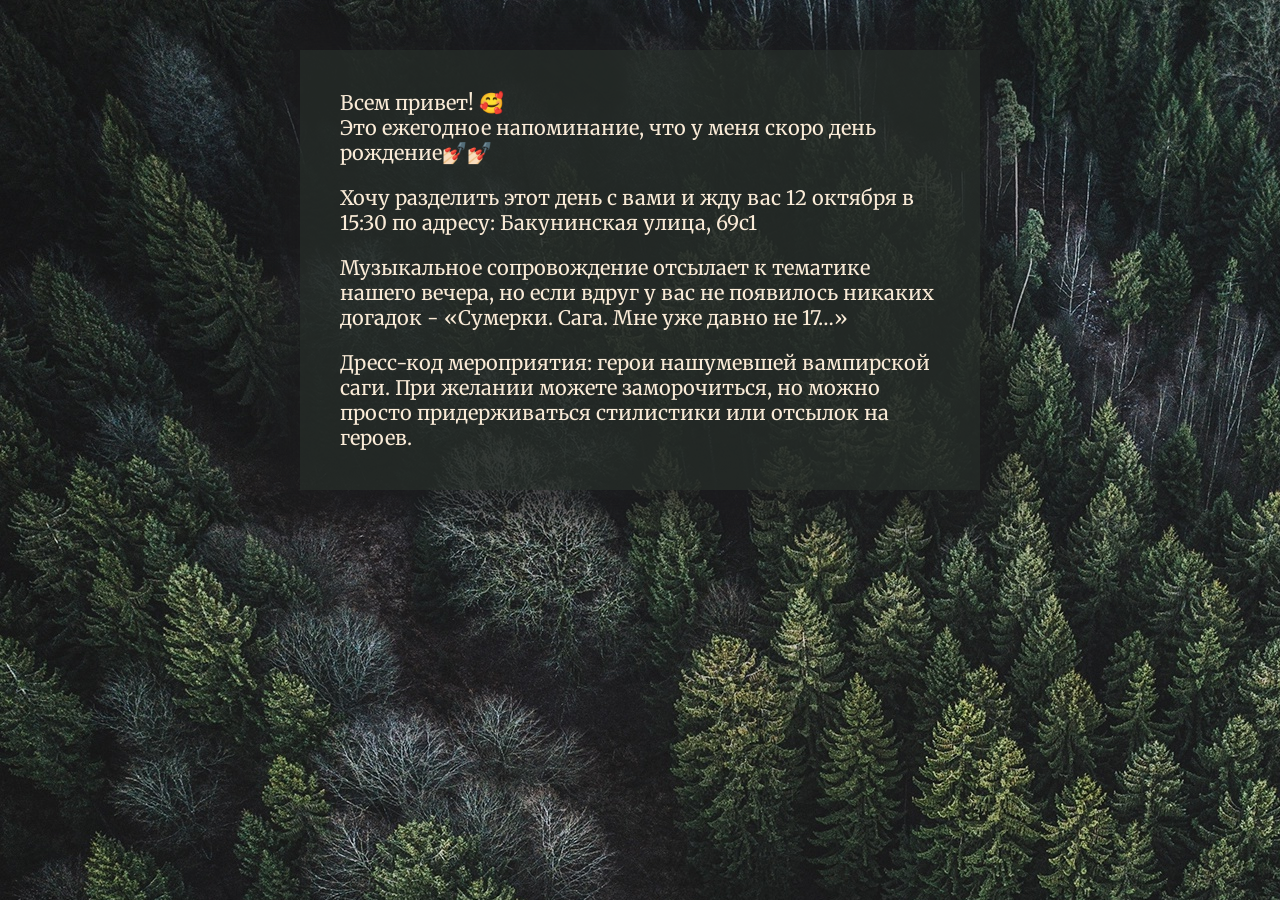
==== index.html @ a0e34bdd "fix audio" ====
<!DOCTYPE html>
<html lang="en">
<head>
  <meta charset="UTF-8">
  <meta name="viewport" content="width=device-width, initial-scale=1.0">
  <link rel="stylesheet" href="style.css">
  <link rel="preconnect" href="https://fonts.googleapis.com">
  <link rel="preconnect" href="https://fonts.gstatic.com" crossorigin>
  <link href="https://fonts.googleapis.com/css2?family=Merriweather:ital,wght@0,300;0,400;0,700;0,900;1,300;1,400;1,700;1,900&display=swap" rel="stylesheet">
  <title>Happy Birthday</title>
</head>
<body>
  <div class="main-content">
    <p>
      Всем привет! 🥰
      <br>
      Это ежегодное напоминание, что у меня скоро день рождение💅🏻💅🏻
    </p>
  
    <p>Хочу разделить этот день с вами и жду вас 12 октября в 15:30 по адресу: Бакунинская улица, 69с1</p>
  
    <p>
      Музыкальное сопровождение отсылает к тематике нашего вечера, но если вдруг 
      у вас не появилось никаких догадок - «Сумерки. Сага. Мне уже давно не 17…»
    </p>
  
    <p>
      Дресс-код мероприятия: герои нашумевшей вампирской саги. При желании можете заморочиться, 
      но можно просто придерживаться стилистики или отсылок на героев.
    </p>
  </div>

  <video src="/sound/sound.wav" loop autoplay>
</body>
</html>
---- style.css ----
html {
  width: 100%;
}

body {
  height: 100%;
  width: 100%;
  margin: 0;
  padding: 0;
  background-image: url('/images/background.jpg');
  background-repeat: no-repeat;
  background-size: auto;
}

p {
  font-family: "Merriweather", serif;
  font-weight: 400;
  font-style: normal;
  font-size: 20px;
  margin: 0;
  color: antiquewhite;
}

.main-content {
  margin: 50px auto;
  padding: 40px;
  background-color: rgba(36, 42, 38, .9);
  box-shadow: 0 0 40px 30px rgba(27, 27, 29, .8);

  display: flex;
  flex-direction: column;
  gap: 20px;
  max-width: 600px;
}
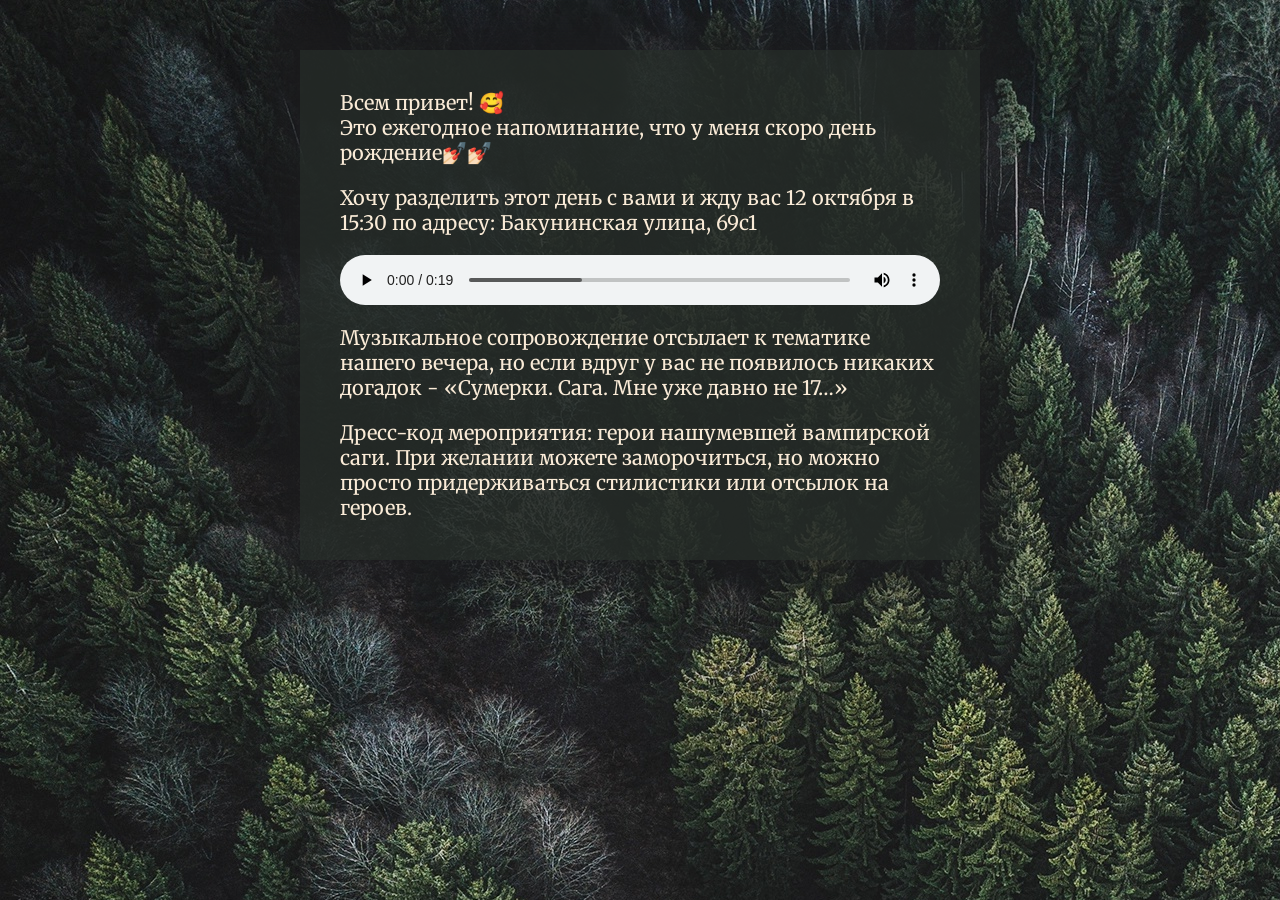
==== commit 5034b12e: "fix audio" ====
--- a/index.html
+++ b/index.html
@@ -19,6 +19,8 @@
   
     <p>Хочу разделить этот день с вами и жду вас 12 октября в 15:30 по адресу: Бакунинская улица, 69с1</p>
   
+    <video src="/sound/sound.wav" loop autoplay controls height="50px"></video>
+
     <p>
       Музыкальное сопровождение отсылает к тематике нашего вечера, но если вдруг 
       у вас не появилось никаких догадок - «Сумерки. Сага. Мне уже давно не 17…»
@@ -29,7 +31,5 @@
       но можно просто придерживаться стилистики или отсылок на героев.
     </p>
   </div>
-
-  <video src="/sound/sound.wav" loop autoplay>
 </body>
 </html>
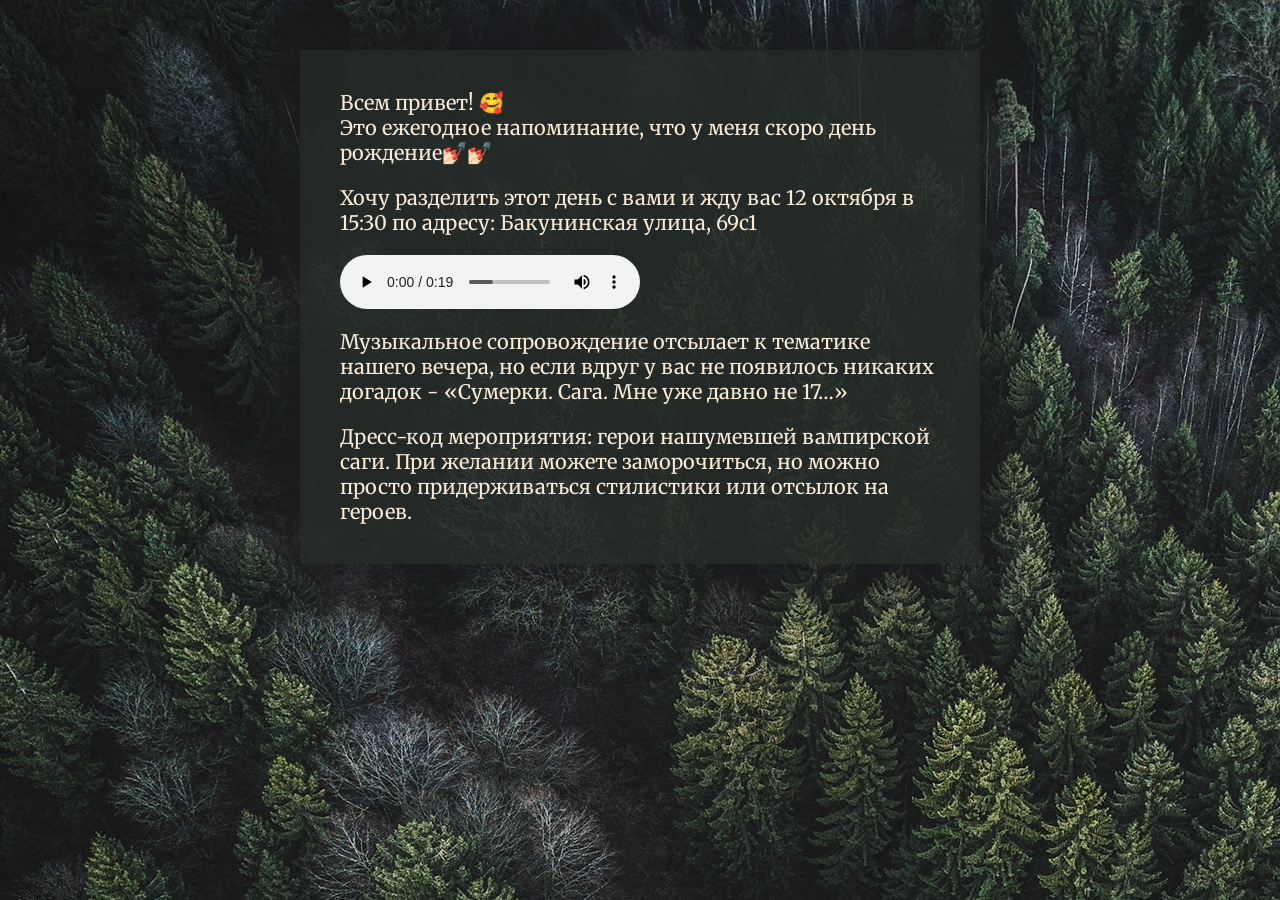
==== commit 7f078da0: "fix audio" ====
--- a/index.html
+++ b/index.html
@@ -19,7 +19,7 @@
   
     <p>Хочу разделить этот день с вами и жду вас 12 октября в 15:30 по адресу: Бакунинская улица, 69с1</p>
   
-    <video src="/sound/sound.wav" loop autoplay controls height="50px"></video>
+    <audio src="/sound/sound.wav" loop autoplay controls height="50px"></audio>
 
     <p>
       Музыкальное сопровождение отсылает к тематике нашего вечера, но если вдруг 
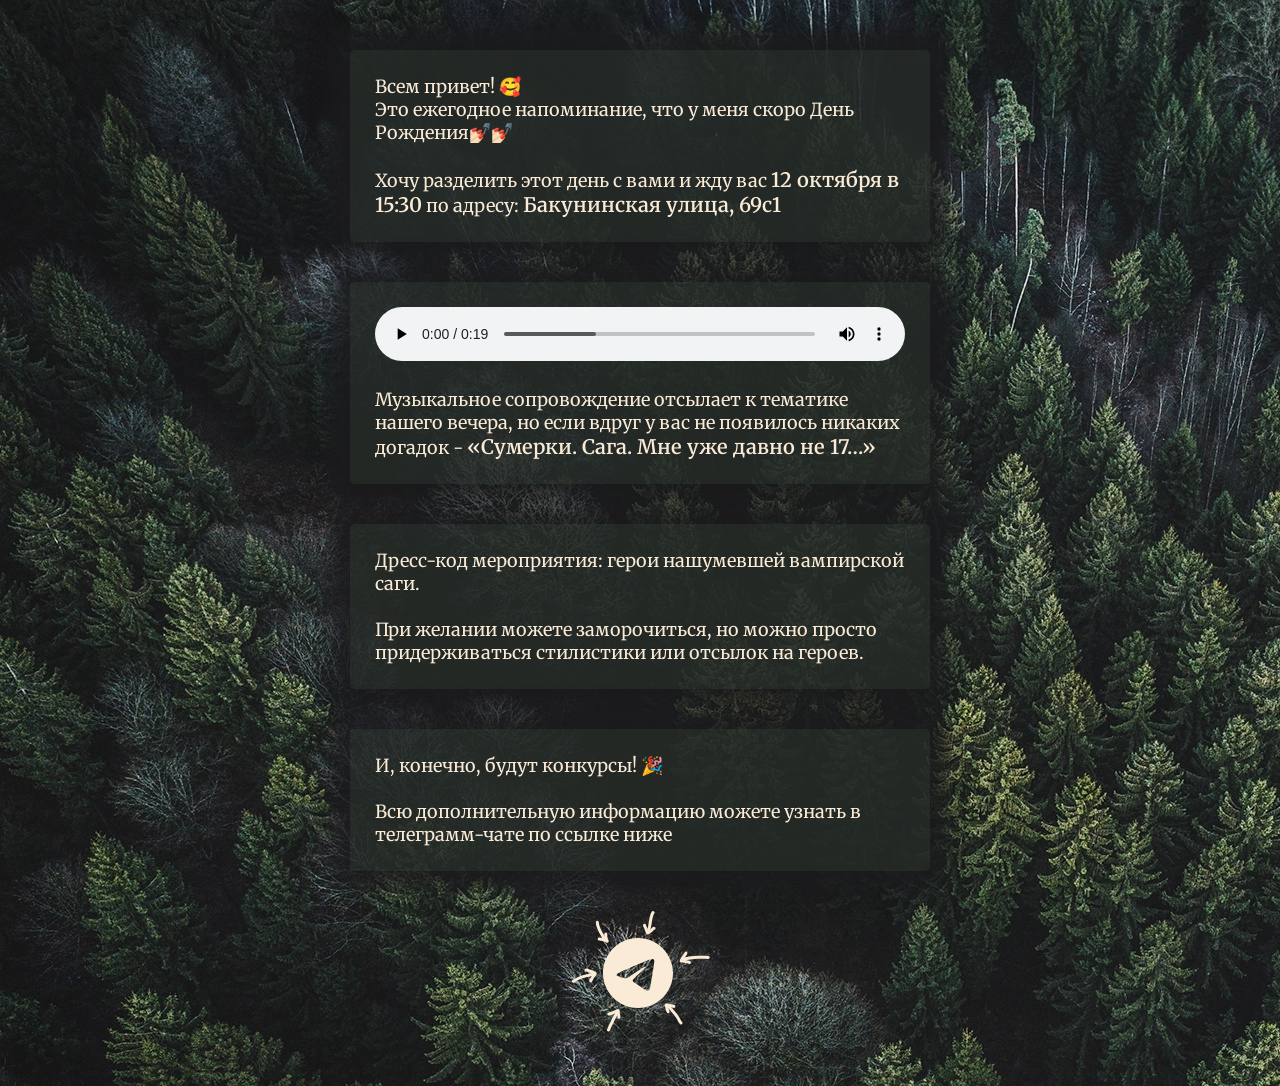
==== commit 8fc83e9a: "pre done" ====
--- a/index.html
+++ b/index.html
@@ -11,25 +11,56 @@
 </head>
 <body>
   <div class="main-content">
-    <p>
-      Всем привет! 🥰
-      <br>
-      Это ежегодное напоминание, что у меня скоро день рождение💅🏻💅🏻
-    </p>
-  
-    <p>Хочу разделить этот день с вами и жду вас 12 октября в 15:30 по адресу: Бакунинская улица, 69с1</p>
-  
-    <audio src="/sound/sound.wav" loop autoplay controls height="50px"></audio>
+    <div class="text-blocks">
+      <div class="text-block">
+        <p>
+          Всем привет! 🥰
+          <br>
+          Это ежегодное напоминание, что у меня скоро День Рождения💅🏻💅🏻
+          <br>
+          <br>
+          Хочу разделить этот день с вами и жду вас 
+          <span class="important">12 октября в 15:30</span> 
+          по адресу:
+          <span class="important">Бакунинская улица, 69с1</span> 
+        </p>
+      </div>
 
-    <p>
-      Музыкальное сопровождение отсылает к тематике нашего вечера, но если вдруг 
-      у вас не появилось никаких догадок - «Сумерки. Сага. Мне уже давно не 17…»
-    </p>
-  
-    <p>
-      Дресс-код мероприятия: герои нашумевшей вампирской саги. При желании можете заморочиться, 
-      но можно просто придерживаться стилистики или отсылок на героев.
-    </p>
+      <div class="text-block">
+        <audio src="/sound/sound.wav" loop controls></audio>
+
+        <p>
+          <br>
+          Музыкальное сопровождение отсылает к тематике нашего вечера, но если вдруг 
+          у вас не появилось никаких догадок - <span class="important">«Сумерки. Сага. Мне уже давно не 17…»</span>
+        </p>
+      </div>
+
+      <div class="text-block">
+        <p>
+          Дресс-код мероприятия: герои нашумевшей вампирской саги. 
+          <br>
+          <br>
+          При желании можете заморочиться, 
+          но можно просто придерживаться стилистики или отсылок на героев.
+        </p>
+      </div>
+
+      <div class="text-block">
+        <div>
+          <p>
+            И, конечно, будут конкурсы! 🎉
+            <br>
+            <br>
+            Всю дополнительную информацию можете узнать в телеграмм-чате по ссылке ниже
+          </p>
+        </div>
+      </div>
+
+      <div class="telega">
+        <a href="https://t.me/+ieBWED-Mbx84OWMy"><img src="/images/telega.svg" alt="Тут ссылка"></a>
+      </div>
+    </div>
   </div>
 </body>
 </html>
--- a/style.css
+++ b/style.css
@@ -16,19 +16,39 @@
   font-family: "Merriweather", serif;
   font-weight: 400;
   font-style: normal;
-  font-size: 20px;
+  font-size: 18px;
   margin: 0;
   color: antiquewhite;
 }
 
+audio {
+  width: 100%;
+}
+
 .main-content {
   margin: 50px auto;
-  padding: 40px;
-  background-color: rgba(36, 42, 38, .9);
-  box-shadow: 0 0 40px 30px rgba(27, 27, 29, .8);
+  max-width: 600px;
+}
 
+.text-blocks {
+  margin: 0 10px;
   display: flex;
   flex-direction: column;
-  gap: 20px;
-  max-width: 600px;
+  gap: 40px;
+}
+
+.text-block {
+  padding: 25px;
+  background-color: rgba(36, 42, 38, .9);
+  box-shadow: 0 0 20px 20px rgba(27, 27, 29, .9);
+  border-radius: 5px;
+}
+
+.important {
+  font-weight: 600;
+  font-size: 20px;
+}
+
+.telega {
+  margin: 0 auto;
 }
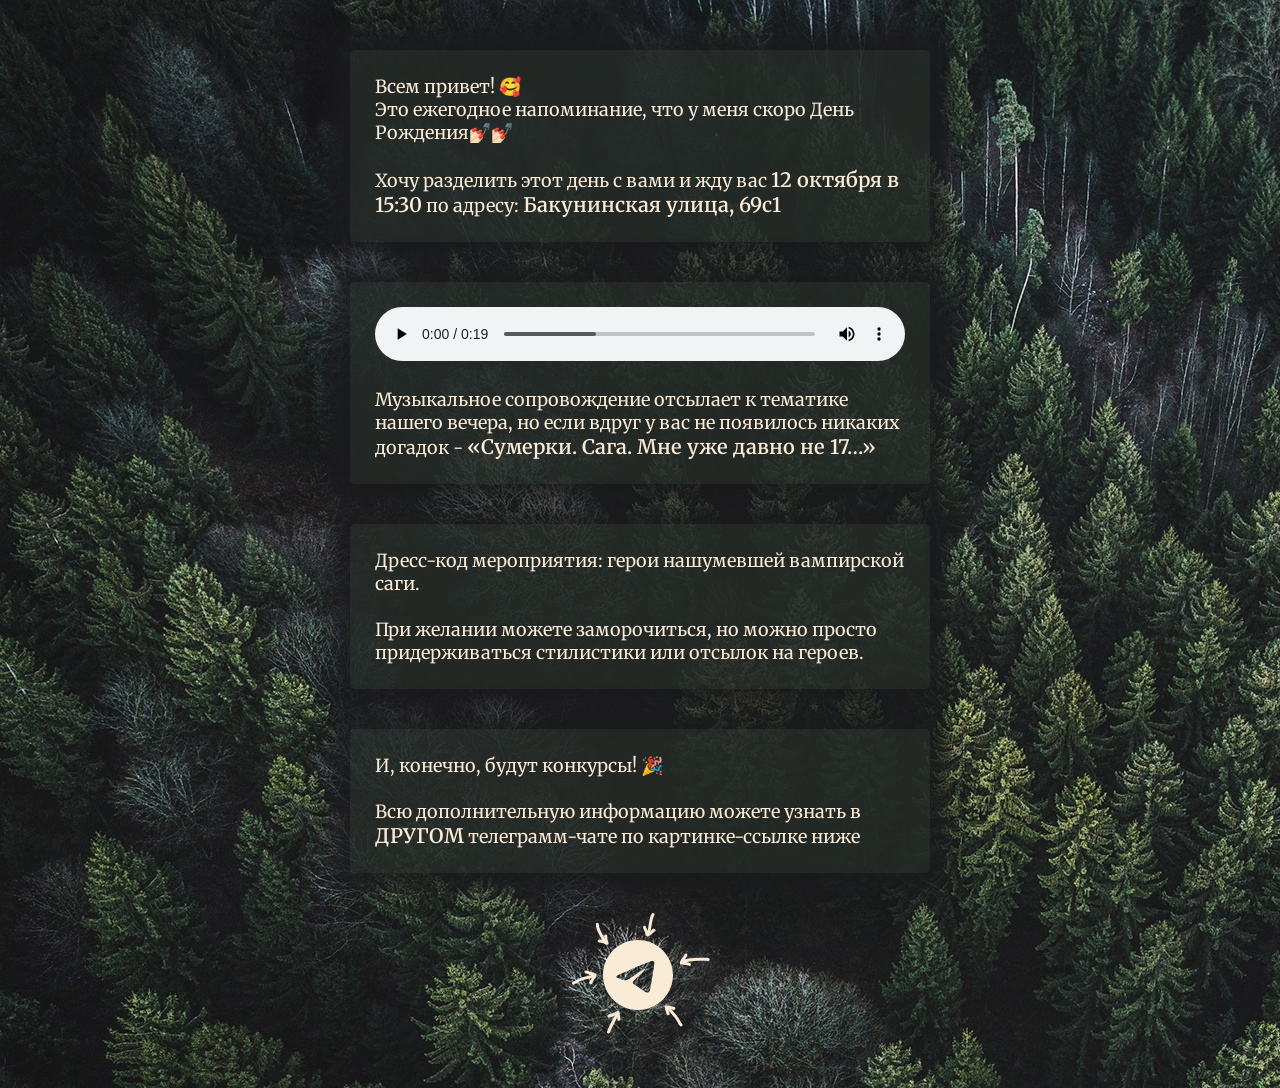
==== commit 5830296a: "fix link" ====
--- a/index.html
+++ b/index.html
@@ -52,7 +52,7 @@
             И, конечно, будут конкурсы! 🎉
             <br>
             <br>
-            Всю дополнительную информацию можете узнать в телеграмм-чате по ссылке ниже
+            Всю дополнительную информацию можете узнать в <span class="important">ДРУГОМ</span> телеграмм-чате по картинке-ссылке ниже
           </p>
         </div>
       </div>
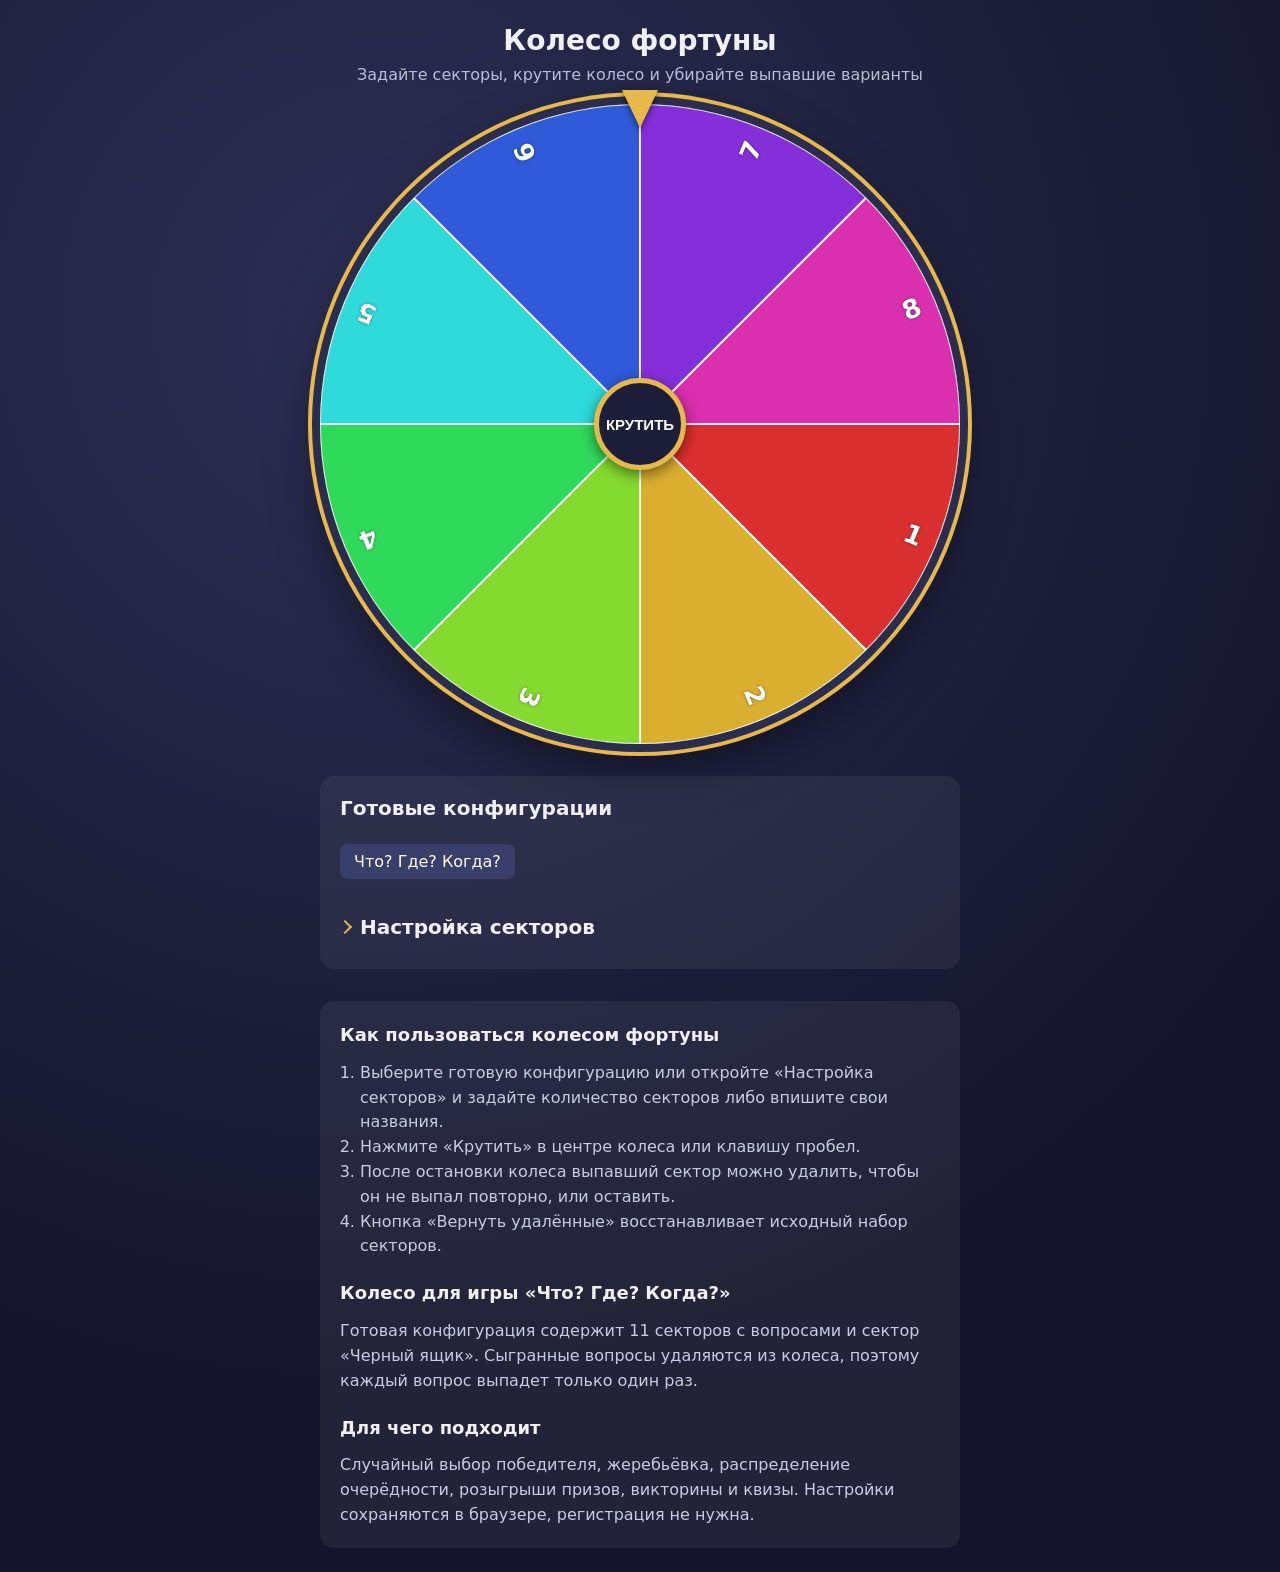
==== commit 63a2fd8c: "Колесо фортуны: первая версия Колесо с настраиваемыми секторами, удалением выпавших вариантов, конфи" ====
--- a/index.html
+++ b/index.html
@@ -1,66 +1,120 @@
 <!DOCTYPE html>
-<html lang="en">
+<html lang="ru">
 <head>
   <meta charset="UTF-8">
-  <meta name="viewport" content="width=device-width, initial-scale=1.0">
+  <meta name="viewport" content="width=device-width, initial-scale=1">
+
+  <!-- Основное SEO -->
+  <title>Колесо фортуны онлайн — крутить колесо с секторами бесплатно</title>
+  <meta name="description" content="Бесплатное онлайн колесо фортуны: задайте свои секторы, крутите колесо и удаляйте выпавшие варианты. Готовая конфигурация для игры «Что? Где? Когда?» с чёрным ящиком.">
+  <meta name="keywords" content="колесо фортуны, колесо фортуны онлайн, крутить колесо, рулетка онлайн, случайный выбор, жеребьёвка, что где когда, черный ящик">
+  <meta name="robots" content="index, follow">
+  <link rel="canonical" href="https://shok1r.github.io/">
+
+  <!-- Open Graph / соцсети -->
+  <meta property="og:type" content="website">
+  <meta property="og:locale" content="ru_RU">
+  <meta property="og:site_name" content="Колесо фортуны">
+  <meta property="og:title" content="Колесо фортуны онлайн — крутить колесо с секторами">
+  <meta property="og:description" content="Задайте свои секторы, крутите колесо и удаляйте выпавшие варианты. Есть режим «Что? Где? Когда?».">
+  <meta property="og:url" content="https://shok1r.github.io/">
+  <meta name="twitter:card" content="summary">
+  <meta name="twitter:title" content="Колесо фортуны онлайн">
+  <meta name="twitter:description" content="Задайте свои секторы, крутите колесо и удаляйте выпавшие варианты.">
+
+  <!-- Внешний вид -->
+  <meta name="theme-color" content="#14152a">
+  <link rel="icon" type="image/svg+xml" href="favicon.svg">
+
+  <!-- Структурированные данные -->
+  <script type="application/ld+json">
+  {
+    "@context": "https://schema.org",
+    "@type": "WebApplication",
+    "name": "Колесо фортуны онлайн",
+    "url": "https://shok1r.github.io/",
+    "description": "Онлайн колесо фортуны с настраиваемыми секторами, удалением выпавших вариантов и режимом «Что? Где? Когда?».",
+    "applicationCategory": "GameApplication",
+    "operatingSystem": "Any",
+    "inLanguage": "ru",
+    "isAccessibleForFree": true,
+    "offers": { "@type": "Offer", "price": "0", "priceCurrency": "RUB" }
+  }
+  </script>
+
   <link rel="stylesheet" href="style.css">
-  <link rel="preconnect" href="https://fonts.googleapis.com">
-  <link rel="preconnect" href="https://fonts.gstatic.com" crossorigin>
-  <link href="https://fonts.googleapis.com/css2?family=Merriweather:ital,wght@0,300;0,400;0,700;0,900;1,300;1,400;1,700;1,900&display=swap" rel="stylesheet">
-  <title>Happy Birthday</title>
 </head>
 <body>
-  <div class="main-content">
-    <div class="text-blocks">
-      <div class="text-block">
-        <p>
-          Всем привет! 🥰
-          <br>
-          Это ежегодное напоминание, что у меня скоро День Рождения💅🏻💅🏻
-          <br>
-          <br>
-          Хочу разделить этот день с вами и жду вас 
-          <span class="important">12 октября в 15:30</span> 
-          по адресу:
-          <span class="important">Бакунинская улица, 69с1</span> 
-        </p>
+  <main class="app">
+    <section class="wheel-area" aria-labelledby="title">
+      <h1 id="title">Колесо фортуны</h1>
+      <p class="subtitle">Задайте секторы, крутите колесо и убирайте выпавшие варианты</p>
+
+      <div class="wheel-wrap">
+        <div class="pointer" aria-hidden="true"></div>
+        <canvas id="wheel" role="img" aria-label="Колесо фортуны с секторами"></canvas>
+        <button id="spinBtn" class="spin-btn">Крутить</button>
       </div>
 
-      <div class="text-block">
-        <audio src="/sound/sound.wav" loop controls></audio>
+      <noscript>
+        <p class="noscript">Для работы колеса фортуны включите JavaScript в браузере.</p>
+      </noscript>
 
-        <p>
-          <br>
-          Музыкальное сопровождение отсылает к тематике нашего вечера, но если вдруг 
-          у вас не появилось никаких догадок - <span class="important">«Сумерки. Сага. Мне уже давно не 17…»</span>
-        </p>
+      <div id="result" class="result hidden" aria-live="polite">
+        <p>Выпало: <strong id="resultText"></strong></p>
+        <div class="result-actions">
+          <button id="removeBtn" class="btn danger">Удалить из колеса</button>
+          <button id="keepBtn" class="btn">Оставить</button>
+        </div>
+      </div>
+    </section>
+
+    <aside class="panel">
+      <h2>Готовые конфигурации</h2>
+      <div class="presets">
+        <button id="presetChgk" class="btn">Что? Где? Когда?</button>
       </div>
 
-      <div class="text-block">
-        <p>
-          Дресс-код мероприятия: герои нашумевшей вампирской саги. 
-          <br>
-          <br>
-          При желании можете заморочиться, 
-          но можно просто придерживаться стилистики или отсылок на героев.
-        </p>
-      </div>
+      <details class="settings section-gap">
+        <summary>Настройка секторов</summary>
 
-      <div class="text-block">
-        <div>
-          <p>
-            И, конечно, будут конкурсы! 🎉
-            <br>
-            <br>
-            Всю дополнительную информацию можете узнать в <span class="important">ДРУГОМ</span> телеграмм-чате по картинке-ссылке ниже
-          </p>
+        <div class="settings-body">
+          <label for="countInput">Количество секторов</label>
+          <div class="row">
+            <input type="number" id="countInput" min="1" max="100" value="8">
+            <button id="genBtn" class="btn">Создать</button>
+          </div>
+
+          <label for="namesInput">Или впишите названия (по одному в строке)</label>
+          <textarea id="namesInput" rows="7" placeholder="Приз 1&#10;Приз 2&#10;Приз 3"></textarea>
+          <button id="applyBtn" class="btn primary">Применить названия</button>
+
+          <div class="list-header">
+            <h3>В колесе: <span id="count">0</span></h3>
+            <button id="resetBtn" class="btn small">Вернуть удалённые</button>
+          </div>
+          <ul id="list" class="list"></ul>
         </div>
-      </div>
+      </details>
+    </aside>
 
-      <div class="telega">
-        <a href="https://t.me/+ieBWED-Mbx84OWMy"><img src="/images/telega.svg" alt="Тут ссылка"></a>
-      </div>
-    </div>
-  </div>
+    <section class="about panel">
+      <h2>Как пользоваться колесом фортуны</h2>
+      <ol>
+        <li>Выберите готовую конфигурацию или откройте «Настройка секторов» и задайте количество секторов либо впишите свои названия.</li>
+        <li>Нажмите «Крутить» в центре колеса или клавишу пробел.</li>
+        <li>После остановки колеса выпавший сектор можно удалить, чтобы он не выпал повторно, или оставить.</li>
+        <li>Кнопка «Вернуть удалённые» восстанавливает исходный набор секторов.</li>
+      </ol>
+
+      <h2>Колесо для игры «Что? Где? Когда?»</h2>
+      <p>Готовая конфигурация содержит 11 секторов с вопросами и сектор «Черный ящик». Сыгранные вопросы удаляются из колеса, поэтому каждый вопрос выпадет только один раз.</p>
+
+      <h2>Для чего подходит</h2>
+      <p>Случайный выбор победителя, жеребьёвка, распределение очерёдности, розыгрыши призов, викторины и квизы. Настройки сохраняются в браузере, регистрация не нужна.</p>
+    </section>
+  </main>
+
+  <script src="script.js"></script>
 </body>
-</html>+</html>
--- a/style.css
+++ b/style.css
@@ -1,54 +1,374 @@
-html {
+* {
+  box-sizing: border-box;
+}
+
+body {
+  margin: 0;
+  min-height: 100vh;
+  font-family: system-ui, -apple-system, "Segoe UI", Roboto, sans-serif;
+  color: #eef0f6;
+  background: radial-gradient(circle at 30% 20%, #2b2f55, #14152a 70%);
+}
+
+.app {
+  display: flex;
+  flex-direction: column;
+  gap: 32px;
+  align-items: center;
+  padding: 24px 16px;
+  max-width: 720px;
+  margin: 0 auto;
+}
+
+h1 {
+  margin: 0 0 20px;
+  text-align: center;
+  font-size: 28px;
+}
+
+h2 {
+  margin: 0 0 16px;
+  font-size: 20px;
+}
+
+h3 {
+  margin: 0;
+  font-size: 16px;
+}
+
+/* ---------- Колесо ---------- */
+
+.wheel-area {
+  display: flex;
+  flex-direction: column;
+  align-items: center;
+}
+
+.wheel-wrap {
+  position: relative;
+  width: min(640px, 92vw);
+  aspect-ratio: 1;
+}
+
+#wheel {
   width: 100%;
-}
-
-body {
   height: 100%;
+  display: block;
+  border-radius: 50%;
+  box-shadow: 0 0 0 8px #2a2d4d, 0 0 0 12px #e7b84a, 0 20px 50px rgba(0, 0, 0, 0.5);
+}
+
+.pointer {
+  position: absolute;
+  top: -14px;
+  left: 50%;
+  transform: translateX(-50%);
+  width: 0;
+  height: 0;
+  border-left: 18px solid transparent;
+  border-right: 18px solid transparent;
+  border-top: 38px solid #e7b84a;
+  filter: drop-shadow(0 3px 3px rgba(0, 0, 0, 0.5));
+  z-index: 2;
+}
+
+.spin-btn {
+  position: absolute;
+  top: 50%;
+  left: 50%;
+  transform: translate(-50%, -50%);
+  width: 92px;
+  height: 92px;
+  border-radius: 50%;
+  border: 5px solid #e7b84a;
+  background: #1d1f3a;
+  color: #fff;
+  font-size: 15px;
+  font-weight: 700;
+  text-transform: uppercase;
+  cursor: pointer;
+  box-shadow: 0 4px 14px rgba(0, 0, 0, 0.5);
+  transition: transform 0.15s, background 0.15s;
+}
+
+.spin-btn:hover:not(:disabled) {
+  background: #2c2f57;
+  transform: translate(-50%, -50%) scale(1.06);
+}
+
+.spin-btn:disabled {
+  cursor: default;
+  opacity: 0.7;
+}
+
+/* ---------- Результат ---------- */
+
+.result {
+  margin-top: 28px;
+  padding: 16px 20px;
+  border-radius: 12px;
+  background: rgba(255, 255, 255, 0.08);
+  text-align: center;
+  min-width: 280px;
+  animation: pop 0.3s ease-out;
+}
+
+.result p {
+  margin: 0 0 12px;
+  font-size: 18px;
+}
+
+.result strong {
+  color: #ffd56b;
+  font-size: 22px;
+}
+
+.result-actions {
+  display: flex;
+  gap: 10px;
+  justify-content: center;
+}
+
+.hidden {
+  display: none;
+}
+
+@keyframes pop {
+  from { transform: scale(0.85); opacity: 0; }
+  to   { transform: scale(1);    opacity: 1; }
+}
+
+/* ---------- Панель ---------- */
+
+.panel {
+  width: min(640px, 100%);
+  padding: 20px;
+  border-radius: 14px;
+  background: rgba(255, 255, 255, 0.06);
+  display: flex;
+  flex-direction: column;
+  gap: 8px;
+}
+
+label {
+  font-size: 13px;
+  color: #b9bdd6;
+  margin-top: 6px;
+}
+
+.row {
+  display: flex;
+  gap: 8px;
+}
+
+input,
+textarea {
   width: 100%;
+  padding: 8px 10px;
+  border-radius: 8px;
+  border: 1px solid #44486e;
+  background: #1b1d36;
+  color: inherit;
+  font: inherit;
+}
+
+textarea {
+  resize: vertical;
+}
+
+input:focus,
+textarea:focus {
+  outline: 2px solid #e7b84a;
+  outline-offset: -1px;
+}
+
+.btn {
+  padding: 8px 14px;
+  border: none;
+  border-radius: 8px;
+  background: #3a3e6b;
+  color: #fff;
+  font: inherit;
+  cursor: pointer;
+  white-space: nowrap;
+  transition: background 0.15s;
+}
+
+.btn:hover:not(:disabled) {
+  background: #4a4f85;
+}
+
+.btn:disabled {
+  opacity: 0.5;
+  cursor: default;
+}
+
+.btn.primary {
+  background: #e7b84a;
+  color: #1b1d36;
+  font-weight: 600;
+}
+
+.btn.primary:hover:not(:disabled) {
+  background: #f2c95f;
+}
+
+.btn.danger {
+  background: #d9534f;
+}
+
+.btn.danger:hover:not(:disabled) {
+  background: #e4655f;
+}
+
+.btn.small {
+  padding: 4px 10px;
+  font-size: 13px;
+}
+
+.list-header {
+  display: flex;
+  justify-content: space-between;
+  align-items: center;
+  margin-top: 14px;
+}
+
+.list {
+  list-style: none;
   margin: 0;
   padding: 0;
-  background-image: url('/images/background.jpg');
-  background-repeat: no-repeat;
-  background-size: auto;
-}
-
-p {
-  font-family: "Merriweather", serif;
-  font-weight: 400;
-  font-style: normal;
+  max-height: 260px;
+  overflow-y: auto;
+}
+
+.list li {
+  display: flex;
+  align-items: center;
+  gap: 8px;
+  padding: 6px 4px;
+  border-bottom: 1px solid rgba(255, 255, 255, 0.07);
+}
+
+.list .swatch {
+  flex: none;
+  width: 14px;
+  height: 14px;
+  border-radius: 4px;
+}
+
+.list .name {
+  flex: 1;
+  overflow: hidden;
+  text-overflow: ellipsis;
+  white-space: nowrap;
+}
+
+.list .del {
+  flex: none;
+  border: none;
+  background: none;
+  color: #9a9fc2;
   font-size: 18px;
+  line-height: 1;
+  cursor: pointer;
+}
+
+.list .del:hover:not(:disabled) {
+  color: #ff7a75;
+}
+
+.list .empty {
+  color: #8a8fb3;
+  justify-content: center;
+  border: none;
+}
+
+.presets {
+  display: flex;
+  flex-wrap: wrap;
+  gap: 8px;
+}
+
+.section-gap {
+  margin-top: 18px;
+}
+
+/* ---------- Раскрывающийся блок настроек ---------- */
+
+.settings summary {
+  display: flex;
+  align-items: center;
+  gap: 10px;
+  padding: 10px 0;
+  font-size: 20px;
+  font-weight: 700;
+  cursor: pointer;
+  list-style: none;
+  user-select: none;
+}
+
+.settings summary::-webkit-details-marker {
+  display: none;
+}
+
+.settings summary::before {
+  content: '';
+  width: 8px;
+  height: 8px;
+  border-right: 2px solid #e7b84a;
+  border-bottom: 2px solid #e7b84a;
+  transform: rotate(-45deg);
+  transition: transform 0.2s;
+}
+
+.settings[open] summary::before {
+  transform: rotate(45deg);
+}
+
+.settings summary:hover {
+  color: #ffd56b;
+}
+
+.settings-body {
+  display: flex;
+  flex-direction: column;
+  gap: 8px;
+  padding-top: 4px;
+}
+
+/* ---------- Описание и SEO-блоки ---------- */
+
+.subtitle {
+  margin: -12px 0 20px;
+  color: #b9bdd6;
+  text-align: center;
+}
+
+.noscript {
+  margin-top: 16px;
+  color: #ffd56b;
+}
+
+.about {
+  color: #c9cce0;
+  line-height: 1.55;
+}
+
+.about h2 {
+  margin: 12px 0 4px;
+  font-size: 18px;
+  color: #eef0f6;
+}
+
+.about h2:first-child {
+  margin-top: 0;
+}
+
+.about p,
+.about ol {
   margin: 0;
-  color: antiquewhite;
-}
-
-audio {
-  width: 100%;
-}
-
-.main-content {
-  margin: 50px auto;
-  max-width: 600px;
-}
-
-.text-blocks {
-  margin: 0 10px;
-  display: flex;
-  flex-direction: column;
-  gap: 40px;
-}
-
-.text-block {
-  padding: 25px;
-  background-color: rgba(36, 42, 38, .9);
-  box-shadow: 0 0 20px 20px rgba(27, 27, 29, .9);
-  border-radius: 5px;
-}
-
-.important {
-  font-weight: 600;
-  font-size: 20px;
-}
-
-.telega {
-  margin: 0 auto;
-}+}
+
+.about ol {
+  padding-left: 20px;
+}
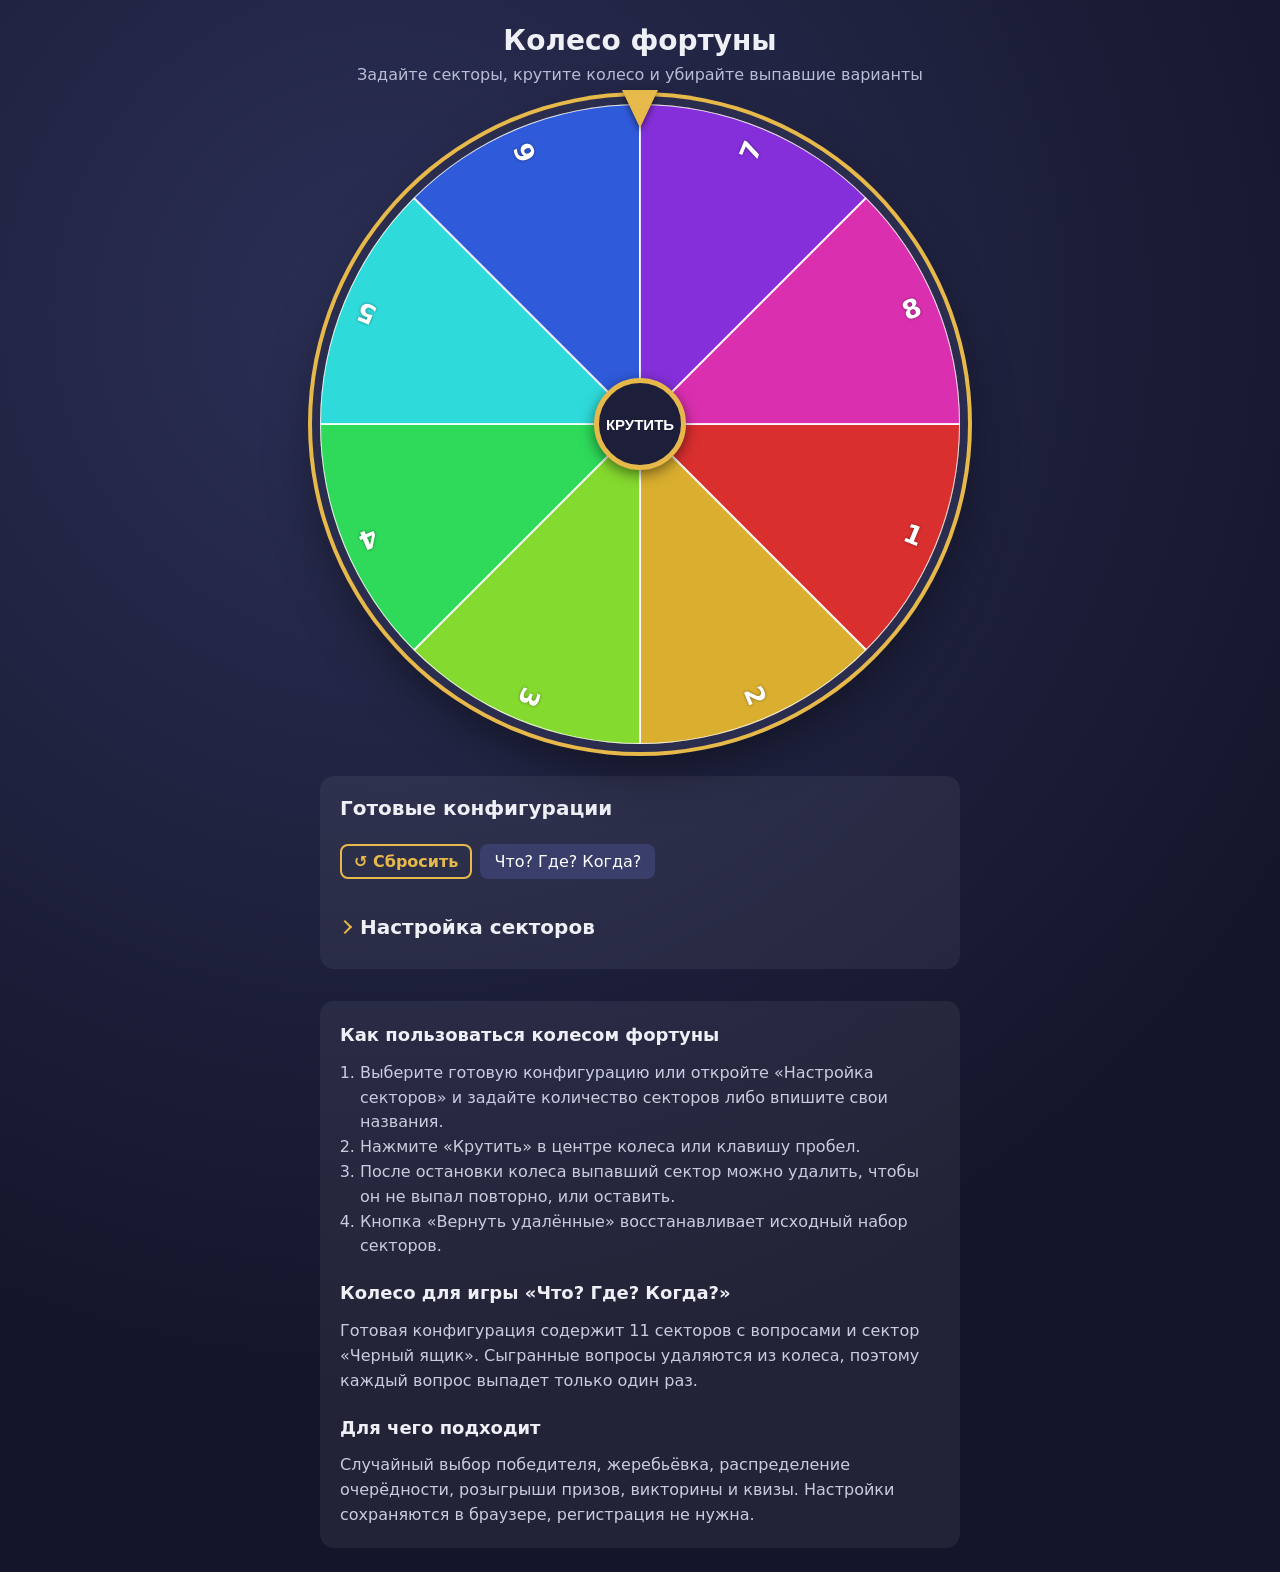
==== commit 086e0b25: "Add reset config btn" ====
--- a/index.html
+++ b/index.html
@@ -72,6 +72,7 @@
     <aside class="panel">
       <h2>Готовые конфигурации</h2>
       <div class="presets">
+        <button id="presetDefault" class="btn outline" title="Вернуть обычное колесо на 8 секторов">↺ Сбросить</button>
         <button id="presetChgk" class="btn">Что? Где? Когда?</button>
       </div>
 
--- a/style.css
+++ b/style.css
@@ -372,3 +372,15 @@
 .about ol {
   padding-left: 20px;
 }
+
+.btn.outline {
+  background: transparent;
+  color: #e7b84a;
+  box-shadow: inset 0 0 0 2px #e7b84a;
+  font-weight: 600;
+}
+
+.btn.outline:hover:not(:disabled) {
+  background: #e7b84a;
+  color: #1b1d36;
+}
